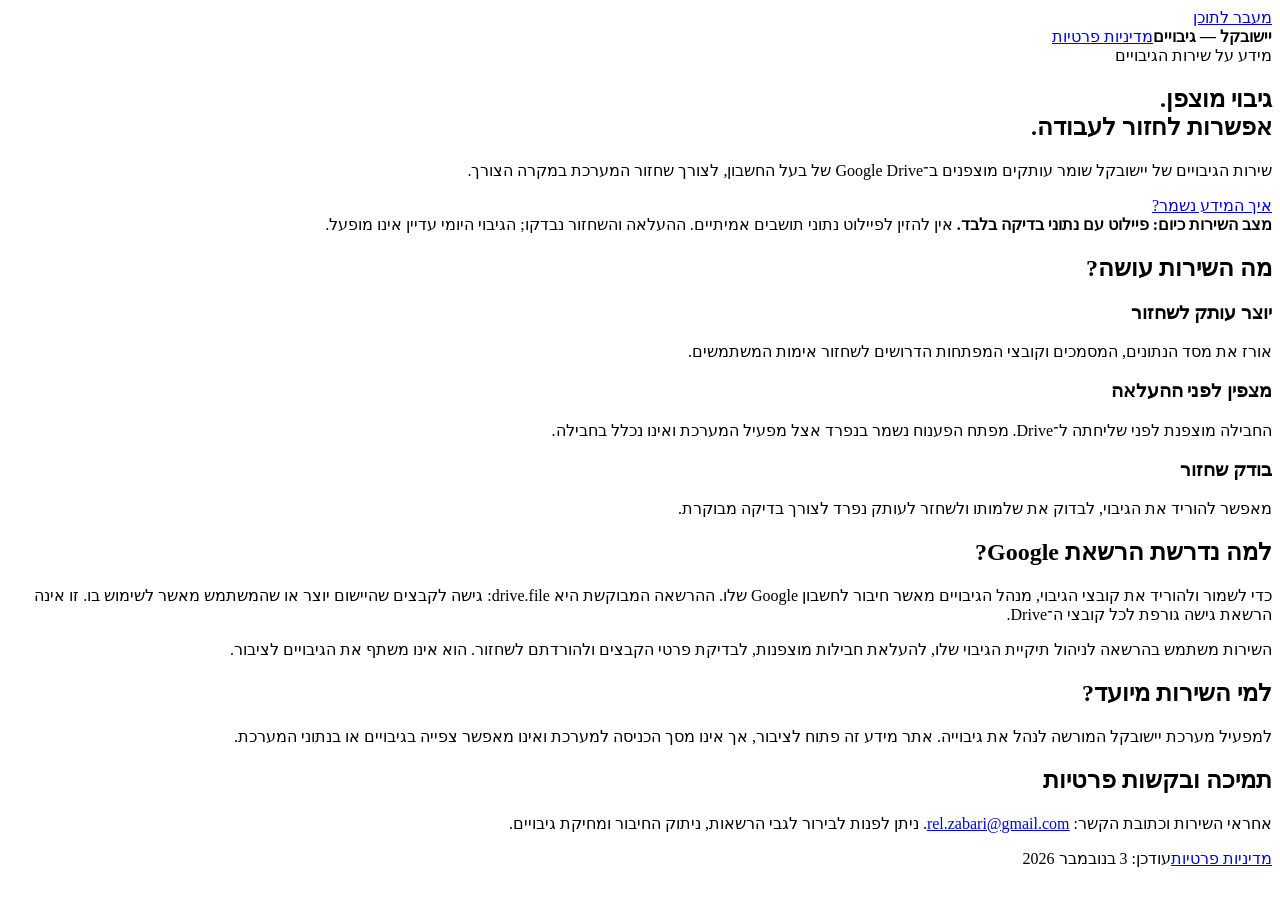
==== index.html @ ef01b371 "Publish backup service information" ====
<!doctype html>
<html lang="he" dir="rtl">
<head>
<meta charset="utf-8">
<meta name="viewport" content="width=device-width,initial-scale=1">
<meta name="description" content="מידע על שירות הגיבויים המוצפנים של יישובקל וחיבורו ל־Google Drive.">
<!-- Add the exact Google Search Console verification meta tag here after creating a URL-prefix property. -->
<title>יישובקל — גיבויים | מידע על השירות</title>
<link rel="stylesheet" href="styles.css">
</head>
<body>
<a class="skip" href="#main">מעבר לתוכן</a>
<header><nav aria-label="ניווט ראשי"><strong>יישובקל — גיבויים</strong><a href="privacy.html">מדיניות פרטיות</a></nav></header>
<main id="main">
<section class="hero"><span class="badge">מידע על שירות הגיבויים</span>
<h1>גיבוי מוצפן.<br>אפשרות לחזור לעבודה.</h1>
<p class="lead">שירות הגיבויים של יישובקל שומר עותקים מוצפנים ב־Google Drive של בעל החשבון, לצורך שחזור המערכת במקרה הצורך.</p>
<a class="button" href="privacy.html">איך המידע נשמר?</a>
</section>
<aside class="notice"><strong>מצב השירות כיום: פיילוט עם נתוני בדיקה בלבד.</strong> אין להזין לפיילוט נתוני תושבים אמיתיים. ההעלאה והשחזור נבדקו; הגיבוי היומי עדיין אינו מופעל.</aside>
<section><h2>מה השירות עושה?</h2>
<div class="cards"><article><h3>יוצר עותק לשחזור</h3><p>אורז את מסד הנתונים, המסמכים וקובצי המפתחות הדרושים לשחזור אימות המשתמשים.</p></article>
<article><h3>מצפין לפני ההעלאה</h3><p>החבילה מוצפנת לפני שליחתה ל־Drive. מפתח הפענוח נשמר בנפרד אצל מפעיל המערכת ואינו נכלל בחבילה.</p></article>
<article><h3>בודק שחזור</h3><p>מאפשר להוריד את הגיבוי, לבדוק את שלמותו ולשחזר לעותק נפרד לצורך בדיקה מבוקרת.</p></article></div></section>
<section><h2>למה נדרשת הרשאת Google?</h2><p>כדי לשמור ולהוריד את קובצי הגיבוי, מנהל הגיבויים מאשר חיבור לחשבון Google שלו. ההרשאה המבוקשת היא <bdi dir="ltr">drive.file</bdi>: גישה לקבצים שהיישום יוצר או שהמשתמש מאשר לשימוש בו. זו אינה הרשאת גישה גורפת לכל קובצי ה־Drive.</p><p>השירות משתמש בהרשאה לניהול תיקיית הגיבוי שלו, להעלאת חבילות מוצפנות, לבדיקת פרטי הקבצים ולהורדתם לשחזור. הוא אינו משתף את הגיבויים לציבור.</p></section>
<section><h2>למי השירות מיועד?</h2><p>למפעיל מערכת יישובקל המורשה לנהל את גיבוייה. אתר מידע זה פתוח לציבור, אך אינו מסך הכניסה למערכת ואינו מאפשר צפייה בגיבויים או בנתוני המערכת.</p></section>
<section><h2>תמיכה ובקשות פרטיות</h2><p>אחראי השירות וכתובת הקשר: <a href="mailto:rel.zabari@gmail.com"><bdi>rel.zabari@gmail.com</bdi></a>. ניתן לפנות לבירור לגבי הרשאות, ניתוק החיבור ומחיקת גיבויים.</p></section>
</main><footer><a href="privacy.html">מדיניות פרטיות</a><span>עודכן: 3 בנובמבר 2026</span></footer>
</body></html>
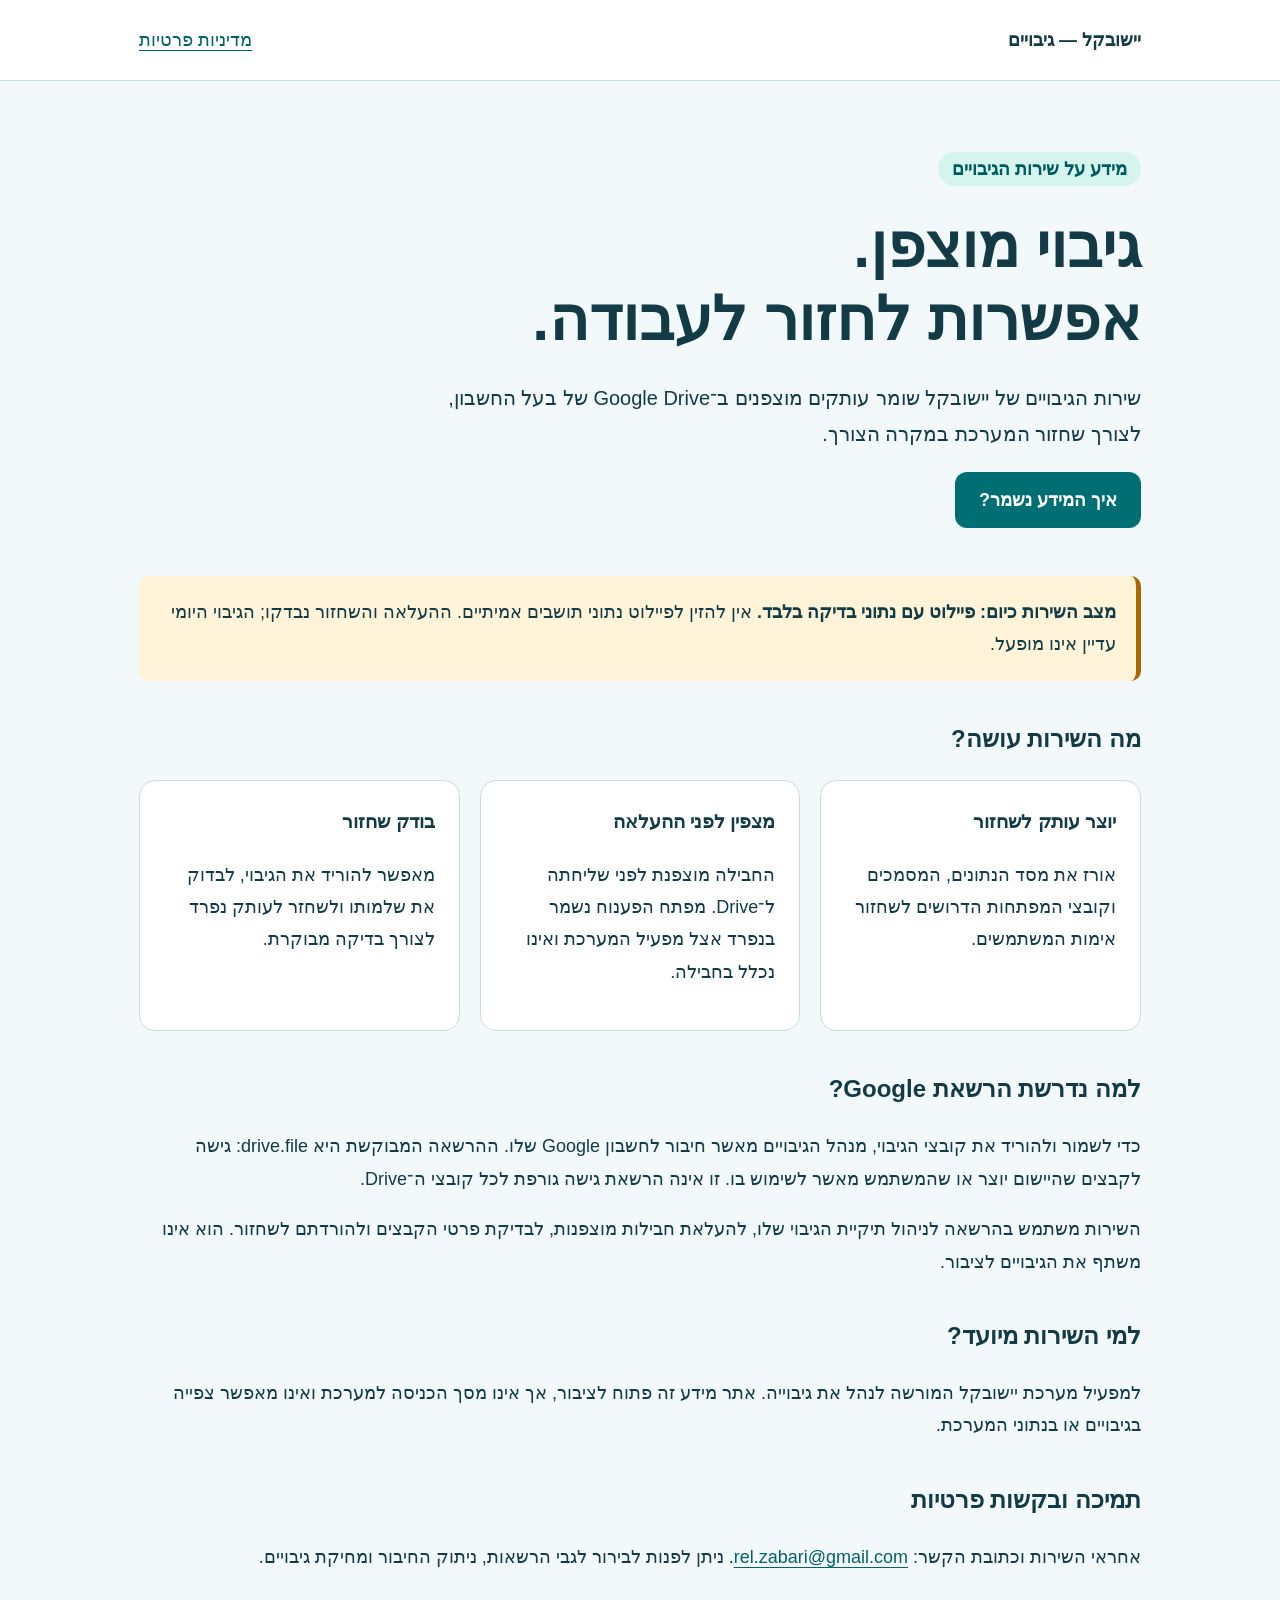
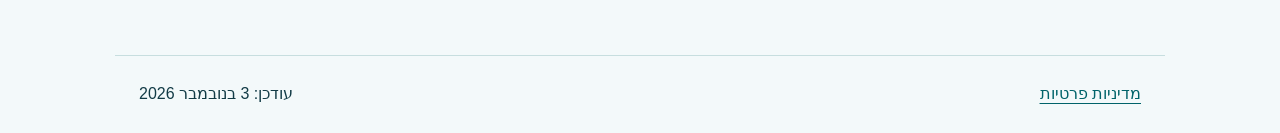
==== commit a51106e5: "Add Google Search Console ownership verification" ====
--- a/index.html
+++ b/index.html
@@ -4,7 +4,7 @@
 <meta charset="utf-8">
 <meta name="viewport" content="width=device-width,initial-scale=1">
 <meta name="description" content="מידע על שירות הגיבויים המוצפנים של יישובקל וחיבורו ל־Google Drive.">
-<!-- Add the exact Google Search Console verification meta tag here after creating a URL-prefix property. -->
+<meta name="google-site-verification" content="0ziK3mV48blRZes0-TMyAeZHqa0lTB8O477jj62JQ4I" />
 <title>יישובקל — גיבויים | מידע על השירות</title>
 <link rel="stylesheet" href="styles.css">
 </head>
@@ -26,4 +26,4 @@
 <section><h2>למי השירות מיועד?</h2><p>למפעיל מערכת יישובקל המורשה לנהל את גיבוייה. אתר מידע זה פתוח לציבור, אך אינו מסך הכניסה למערכת ואינו מאפשר צפייה בגיבויים או בנתוני המערכת.</p></section>
 <section><h2>תמיכה ובקשות פרטיות</h2><p>אחראי השירות וכתובת הקשר: <a href="mailto:rel.zabari@gmail.com"><bdi>rel.zabari@gmail.com</bdi></a>. ניתן לפנות לבירור לגבי הרשאות, ניתוק החיבור ומחיקת גיבויים.</p></section>
 </main><footer><a href="privacy.html">מדיניות פרטיות</a><span>עודכן: 3 בנובמבר 2026</span></footer>
-</body></html>
+</body></html>
--- a/styles.css
+++ b/styles.css
@@ -0,0 +1,13 @@
+:root{color-scheme:light;--ink:#123b46;--teal:#006f73;--paper:#f3f9fa}
+*{box-sizing:border-box}body{margin:0;background:var(--paper);color:var(--ink);font:18px/1.8 Arial,"Segoe UI",sans-serif}
+header{background:white;border-bottom:1px solid #c7dedf}nav,main,footer{max-width:1050px;margin:auto;padding:24px}
+nav,footer{display:flex;align-items:center;justify-content:space-between;gap:20px;flex-wrap:wrap}
+a{color:#00636a;text-underline-offset:4px;overflow-wrap:anywhere}a:focus-visible{outline:3px solid #bb6900;outline-offset:5px}
+.hero{padding:48px 0}h1{font-size:clamp(2rem,6vw,3.8rem);line-height:1.2;margin:24px 0}h2{font-size:1.5rem;margin-top:36px}h3{font-size:1.2rem;margin-top:0}
+.lead{max-width:700px;font-size:1.25rem}.badge{background:#d6f4ee;padding:7px 14px;border-radius:30px;color:#005b5d;font-weight:bold}
+.button{display:inline-block;background:var(--teal);color:white;border-radius:12px;padding:12px 24px;text-decoration:none;font-weight:bold}
+.button:hover{background:#004e53}.notice{background:#fff4d9;border-inline-start:5px solid #ac6800;padding:20px;border-radius:10px}
+.cards{display:grid;grid-template-columns:repeat(3,1fr);gap:20px}article{background:white;border:1px solid #c7dedf;border-radius:16px;padding:24px}
+.policy{max-width:850px}.policy h1{font-size:2.7rem}.muted{color:#526b72}footer{border-top:1px solid #c7dedf;margin-top:40px;font-size:1rem}
+bdi{overflow-wrap:anywhere}li{margin-block:10px}.skip{position:absolute;top:-100px;background:white;padding:12px}.skip:focus{top:0}
+@media(max-width:650px){.cards{grid-template-columns:1fr}nav,main,footer{padding:18px}.hero{padding:28px 0}body{font-size:17px}.policy h1{font-size:2rem}}
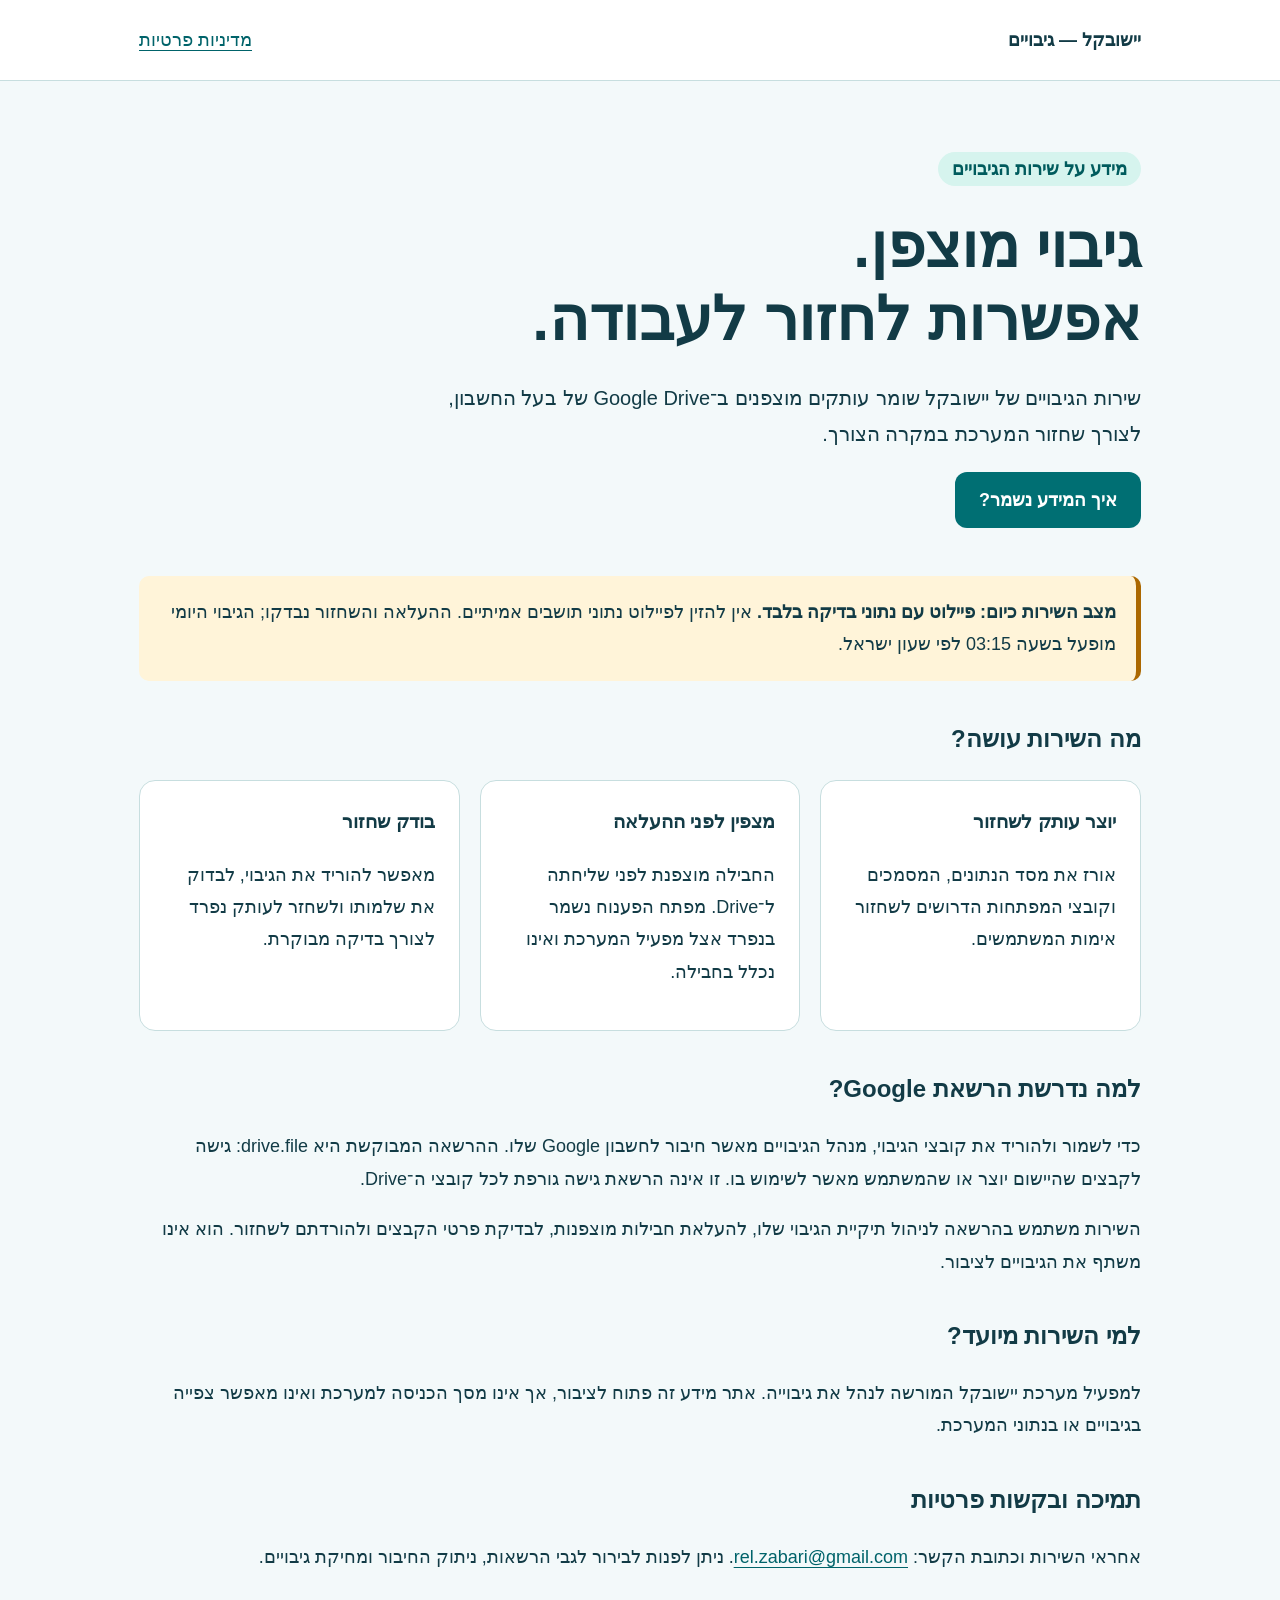
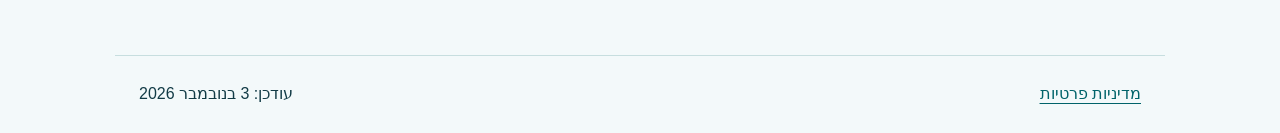
==== commit 144dea3b: "Update daily synthetic backup status after restore verification" ====
--- a/index.html
+++ b/index.html
@@ -17,7 +17,7 @@
 <p class="lead">שירות הגיבויים של יישובקל שומר עותקים מוצפנים ב־Google Drive של בעל החשבון, לצורך שחזור המערכת במקרה הצורך.</p>
 <a class="button" href="privacy.html">איך המידע נשמר?</a>
 </section>
-<aside class="notice"><strong>מצב השירות כיום: פיילוט עם נתוני בדיקה בלבד.</strong> אין להזין לפיילוט נתוני תושבים אמיתיים. ההעלאה והשחזור נבדקו; הגיבוי היומי עדיין אינו מופעל.</aside>
+<aside class="notice"><strong>מצב השירות כיום: פיילוט עם נתוני בדיקה בלבד.</strong> אין להזין לפיילוט נתוני תושבים אמיתיים. ההעלאה והשחזור נבדקו; הגיבוי היומי מופעל בשעה 03:15 לפי שעון ישראל.</aside>
 <section><h2>מה השירות עושה?</h2>
 <div class="cards"><article><h3>יוצר עותק לשחזור</h3><p>אורז את מסד הנתונים, המסמכים וקובצי המפתחות הדרושים לשחזור אימות המשתמשים.</p></article>
 <article><h3>מצפין לפני ההעלאה</h3><p>החבילה מוצפנת לפני שליחתה ל־Drive. מפתח הפענוח נשמר בנפרד אצל מפעיל המערכת ואינו נכלל בחבילה.</p></article>
